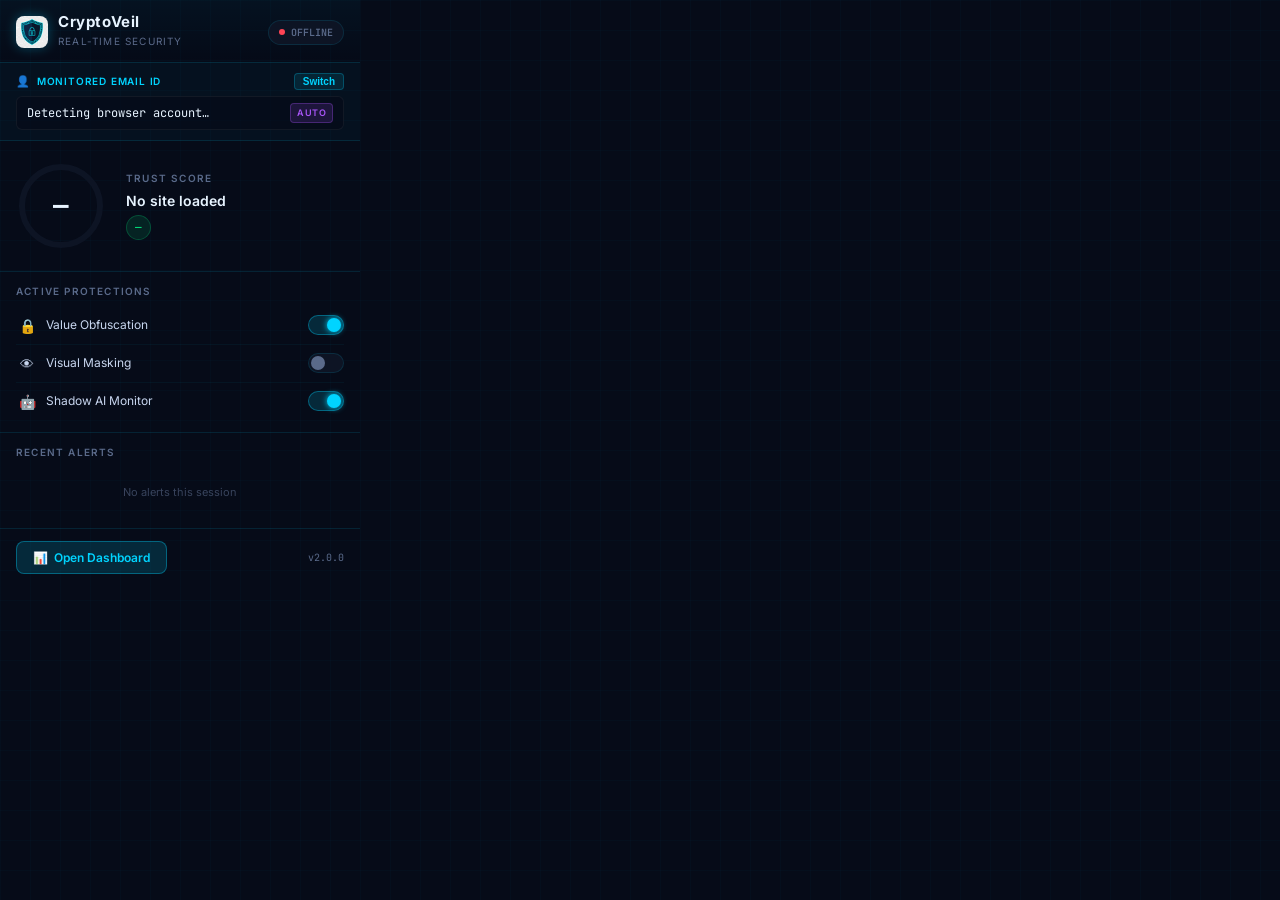
==== extension/popup.html @ 3b525490 "Initial commit: CryptoVeil v2" ====
<!DOCTYPE html>
<html lang="en">
<head>
  <meta charset="UTF-8"/>
  <meta name="viewport" content="width=360, initial-scale=1.0"/>
  <title>CryptoVeil</title>
  <link rel="stylesheet" href="popup.css"/>
</head>
<body>
  <div id="popup">

    <!-- Header -->
    <header id="popup-header">
      <div class="header-brand">
        <img src="icons/icon48.png" alt="CryptoVeil" class="header-icon"/>
        <div>
          <h1>CryptoVeil</h1>
          <span class="subtitle">Real-Time Security</span>
        </div>
      </div>
      <div class="conn-indicator" id="conn-status">
        <div class="conn-dot"></div>
        <span id="conn-text">OFFLINE</span>
      </div>
    </header>

    <!-- Monitored Account & Email Section -->
    <section class="account-section" id="account-section">
      <div class="account-header">
        <div class="account-title">
          <span class="account-icon">👤</span>
          <span>MONITORED EMAIL ID</span>
        </div>
        <button class="btn-change-account" id="btn-toggle-account-edit" title="Switch or select active browser email">Switch</button>
      </div>
      <div class="account-current" id="account-current-display">
        <div class="account-email" id="acc-display-email">Detecting browser account…</div>
        <div class="account-browser-badge" id="acc-display-browser">Auto</div>
      </div>
      
      <!-- Account Picker Drawer (Collapsible) -->
      <div class="account-picker" id="account-picker" style="display:none;">
        <label class="picker-label" for="profile-select">Select Detected Browser Profile / Email:</label>
        <select id="profile-select" class="popup-select">
          <option value="">Scanning detected email IDs…</option>
        </select>
        <div class="custom-email-row" id="custom-email-row" style="display:none;margin-top:6px;">
          <input type="email" id="custom-email-input" class="popup-input" placeholder="Or enter specific email address"/>
        </div>
        <div class="picker-actions">
          <button class="btn-save-account" id="btn-save-account">Save Account</button>
          <button class="btn-cancel-account" id="btn-cancel-account">Cancel</button>
        </div>
      </div>
    </section>

    <!-- Trust Score Section -->
    <section class="score-section" id="score-section">
      <div class="score-ring-container">
        <svg viewBox="0 0 120 120" class="score-ring">
          <circle class="ring-bg" cx="60" cy="60" r="52" />
          <circle class="ring-fg" id="score-ring-fg" cx="60" cy="60" r="52" />
        </svg>
        <div class="score-value" id="score-value">—</div>
      </div>
      <div class="score-meta">
        <div class="score-label">TRUST SCORE</div>
        <div class="score-hostname" id="score-hostname">No site loaded</div>
        <div class="score-verdict" id="score-verdict">—</div>
      </div>
    </section>

    <!-- Reasons -->
    <section class="reasons-section" id="reasons-section" style="display:none;">
      <div class="section-label">RISK FACTORS</div>
      <ul id="reasons-list"></ul>
    </section>

    <!-- Protection Toggles -->
    <section class="toggles-section">
      <div class="section-label">ACTIVE PROTECTIONS</div>
      <div class="toggle-row">
        <div class="toggle-info">
          <span class="toggle-icon">🔒</span>
          <span>Value Obfuscation</span>
        </div>
        <label class="toggle-switch">
          <input type="checkbox" id="toggle-obfuscation" checked/>
          <span class="toggle-slider"></span>
        </label>
      </div>
      <div class="toggle-row">
        <div class="toggle-info">
          <span class="toggle-icon">👁</span>
          <span>Visual Masking</span>
        </div>
        <label class="toggle-switch">
          <input type="checkbox" id="toggle-masking"/>
          <span class="toggle-slider"></span>
        </label>
      </div>
      <div class="toggle-row">
        <div class="toggle-info">
          <span class="toggle-icon">🤖</span>
          <span>Shadow AI Monitor</span>
        </div>
        <label class="toggle-switch">
          <input type="checkbox" id="toggle-shadowai" checked/>
          <span class="toggle-slider"></span>
        </label>
      </div>
    </section>

    <!-- Recent Alerts -->
    <section class="alerts-section">
      <div class="section-label">RECENT ALERTS</div>
      <div id="alerts-list">
        <div class="empty-alerts">No alerts this session</div>
      </div>
    </section>

    <!-- Footer -->
    <footer>
      <button class="btn-dashboard" id="btn-dashboard">
        <span>📊</span> Open Dashboard
      </button>
      <div class="footer-version">v2.0.0</div>
    </footer>

  </div>
  <script src="popup.js"></script>
</body>
</html>
---- extension/popup.css ----
/* CryptoVeil Popup — Premium Cyber Theme
   Dark glassmorphism, cyan accents, micro-animations */

@import url('https://fonts.googleapis.com/css2?family=Inter:wght@300;400;500;600;700&family=JetBrains+Mono:wght@400;600&display=swap');

:root {
  --bg-deep:      #060b18;
  --bg-surface:   #0d1424;
  --bg-card:      rgba(13, 20, 36, 0.92);
  --border:       rgba(0, 212, 255, 0.12);
  --border-glow:  rgba(0, 212, 255, 0.35);
  --cyan:         #00d4ff;
  --cyan-dim:     rgba(0, 212, 255, 0.15);
  --green:        #00ff88;
  --amber:        #ffaa00;
  --red:          #ff4455;
  --purple:       #a855f7;
  --text:         #c8d6ef;
  --text-dim:     #5a6a8a;
  --text-bright:  #e8f4ff;
  --mono:         'JetBrains Mono', monospace;
  --sans:         'Inter', sans-serif;
}

*, *::before, *::after { box-sizing: border-box; margin: 0; padding: 0; }

body {
  width: 360px;
  min-height: 480px;
  background: var(--bg-deep);
  color: var(--text);
  font-family: var(--sans);
  font-size: 13px;
  line-height: 1.5;
  overflow-x: hidden;
}

/* Subtle background grid */
body::before {
  content: '';
  position: fixed;
  inset: 0;
  background-image:
    linear-gradient(rgba(0,212,255,.025) 1px, transparent 1px),
    linear-gradient(90deg, rgba(0,212,255,.025) 1px, transparent 1px);
  background-size: 30px 30px;
  pointer-events: none;
  z-index: 0;
}

#popup {
  position: relative;
  z-index: 1;
  display: flex;
  flex-direction: column;
  padding: 0;
}

/* Scrollbar */
::-webkit-scrollbar { width: 3px; }
::-webkit-scrollbar-track { background: transparent; }
::-webkit-scrollbar-thumb { background: var(--border-glow); border-radius: 2px; }

/* ── Header ───────────────────────────────────────────────────────── */
header {
  display: flex;
  align-items: center;
  justify-content: space-between;
  padding: 14px 16px 12px;
  background: linear-gradient(180deg, rgba(0,212,255,0.04) 0%, transparent 100%);
  border-bottom: 1px solid var(--border);
}

.header-brand {
  display: flex;
  align-items: center;
  gap: 10px;
}

.header-icon {
  width: 32px;
  height: 32px;
  border-radius: 8px;
  filter: drop-shadow(0 0 6px rgba(0,212,255,0.3));
}

.header-brand h1 {
  font-size: 15px;
  font-weight: 700;
  color: var(--text-bright);
  letter-spacing: 0.04em;
  line-height: 1.1;
}

.subtitle {
  font-size: 10px;
  color: var(--text-dim);
  text-transform: uppercase;
  letter-spacing: 0.12em;
}

.conn-indicator {
  display: flex;
  align-items: center;
  gap: 6px;
  padding: 4px 10px;
  border-radius: 100px;
  background: var(--bg-surface);
  border: 1px solid var(--border);
  font-size: 10px;
  font-family: var(--mono);
  font-weight: 600;
  color: var(--text-dim);
  transition: all 0.3s;
}

.conn-indicator.online {
  border-color: rgba(0,255,136,0.3);
  color: var(--green);
}

.conn-dot {
  width: 6px;
  height: 6px;
  border-radius: 50%;
  background: var(--red);
  transition: all 0.3s;
}

.conn-indicator.online .conn-dot {
  background: var(--green);
  box-shadow: 0 0 6px var(--green);
  animation: pulse-dot 2s infinite;
}

@keyframes pulse-dot {
  0%, 100% { opacity: 1; }
  50%      { opacity: 0.4; }
}

/* ── Monitored Account & Profile Section ───────────────────────────── */
.account-section {
  padding: 10px 16px;
  background: rgba(0, 212, 255, 0.03);
  border-bottom: 1px solid var(--border);
}

.account-header {
  display: flex;
  align-items: center;
  justify-content: space-between;
  margin-bottom: 6px;
}

.account-title {
  display: flex;
  align-items: center;
  gap: 6px;
  font-size: 10px;
  font-weight: 600;
  color: var(--cyan);
  letter-spacing: 0.08em;
}

.account-icon {
  font-size: 11px;
}

.btn-change-account {
  background: rgba(0, 212, 255, 0.1);
  border: 1px solid rgba(0, 212, 255, 0.25);
  color: var(--cyan);
  font-size: 10px;
  font-weight: 600;
  padding: 2px 8px;
  border-radius: 4px;
  cursor: pointer;
  transition: all 0.2s;
}

.btn-change-account:hover {
  background: rgba(0, 212, 255, 0.2);
  border-color: var(--cyan);
  box-shadow: 0 0 8px rgba(0, 212, 255, 0.3);
}

.account-current {
  display: flex;
  align-items: center;
  justify-content: space-between;
  gap: 8px;
  background: rgba(6, 11, 24, 0.6);
  padding: 6px 10px;
  border-radius: 6px;
  border: 1px solid rgba(255, 255, 255, 0.05);
}

.account-email {
  font-size: 12px;
  font-family: var(--mono);
  color: var(--text-bright);
  overflow: hidden;
  text-overflow: ellipsis;
  white-space: nowrap;
}

.account-browser-badge {
  font-size: 9px;
  font-weight: 600;
  padding: 2px 6px;
  border-radius: 4px;
  background: rgba(168, 85, 247, 0.15);
  border: 1px solid rgba(168, 85, 247, 0.3);
  color: var(--purple);
  flex-shrink: 0;
  text-transform: uppercase;
  letter-spacing: 0.05em;
}

.account-picker {
  margin-top: 8px;
  padding-top: 8px;
  border-top: 1px dashed rgba(0, 212, 255, 0.15);
  animation: fadeIn 0.2s ease-in-out;
}

@keyframes fadeIn {
  from { opacity: 0; transform: translateY(-4px); }
  to   { opacity: 1; transform: translateY(0); }
}

.picker-label {
  display: block;
  font-size: 10px;
  color: var(--text-dim);
  margin-bottom: 4px;
}

.popup-select, .popup-input {
  width: 100%;
  background: #0d1424;
  border: 1px solid var(--border);
  color: var(--text-bright);
  font-size: 11px;
  font-family: var(--sans);
  padding: 6px 8px;
  border-radius: 4px;
  outline: none;
  transition: border-color 0.2s;
}

.popup-select:focus, .popup-input:focus {
  border-color: var(--cyan);
  box-shadow: 0 0 6px rgba(0, 212, 255, 0.25);
}

.picker-actions {
  display: flex;
  gap: 6px;
  margin-top: 8px;
}

.btn-save-account {
  flex: 1;
  background: linear-gradient(135deg, rgba(0, 212, 255, 0.2), rgba(0, 255, 136, 0.2));
  border: 1px solid rgba(0, 212, 255, 0.4);
  color: var(--text-bright);
  font-size: 11px;
  font-weight: 600;
  padding: 5px 10px;
  border-radius: 4px;
  cursor: pointer;
  transition: all 0.2s;
}

.btn-save-account:hover {
  background: linear-gradient(135deg, rgba(0, 212, 255, 0.35), rgba(0, 255, 136, 0.35));
  border-color: var(--green);
  box-shadow: 0 0 10px rgba(0, 255, 136, 0.3);
}

.btn-cancel-account {
  background: transparent;
  border: 1px solid rgba(255, 255, 255, 0.1);
  color: var(--text-dim);
  font-size: 11px;
  padding: 5px 8px;
  border-radius: 4px;
  cursor: pointer;
}

.btn-cancel-account:hover {
  color: var(--text);
  border-color: rgba(255, 255, 255, 0.25);
}

/* ── Trust Score Section ──────────────────────────────────────────── */
.score-section {
  display: flex;
  align-items: center;
  gap: 20px;
  padding: 20px 16px;
  border-bottom: 1px solid var(--border);
}

.score-ring-container {
  position: relative;
  width: 90px;
  height: 90px;
  flex-shrink: 0;
}

.score-ring {
  width: 90px;
  height: 90px;
  transform: rotate(-90deg);
}

.ring-bg {
  fill: none;
  stroke: var(--bg-surface);
  stroke-width: 8;
}

.ring-fg {
  fill: none;
  stroke: var(--green);
  stroke-width: 8;
  stroke-linecap: round;
  stroke-dasharray: 326.7;
  stroke-dashoffset: 326.7;
  transition: stroke-dashoffset 0.8s cubic-bezier(0.4, 0, 0.2, 1),
              stroke 0.4s ease;
  filter: drop-shadow(0 0 4px currentColor);
}

.score-value {
  position: absolute;
  top: 50%;
  left: 50%;
  transform: translate(-50%, -50%);
  font-size: 26px;
  font-weight: 700;
  font-family: var(--mono);
  color: var(--text-bright);
  line-height: 1;
}

.score-meta {
  flex: 1;
  min-width: 0;
}

.score-label {
  font-size: 10px;
  font-weight: 600;
  color: var(--text-dim);
  letter-spacing: 0.12em;
  text-transform: uppercase;
  margin-bottom: 4px;
}

.score-hostname {
  font-size: 14px;
  font-weight: 600;
  color: var(--text-bright);
  white-space: nowrap;
  overflow: hidden;
  text-overflow: ellipsis;
  margin-bottom: 4px;
}

.score-verdict {
  font-size: 11px;
  font-family: var(--mono);
  padding: 3px 8px;
  border-radius: 100px;
  display: inline-block;
  background: rgba(0,255,136,0.1);
  color: var(--green);
  border: 1px solid rgba(0,255,136,0.2);
  transition: all 0.3s;
}

.score-verdict.warning {
  background: rgba(255,170,0,0.1);
  color: var(--amber);
  border-color: rgba(255,170,0,0.2);
}

.score-verdict.danger {
  background: rgba(255,68,85,0.1);
  color: var(--red);
  border-color: rgba(255,68,85,0.3);
  animation: danger-pulse 1.5s ease infinite;
}

@keyframes danger-pulse {
  0%, 100% { box-shadow: 0 0 0 transparent; }
  50%      { box-shadow: 0 0 8px rgba(255,68,85,0.2); }
}

/* ── Reasons Section ──────────────────────────────────────────────── */
.reasons-section {
  padding: 10px 16px 12px;
  border-bottom: 1px solid var(--border);
}

.section-label {
  font-size: 10px;
  font-weight: 600;
  color: var(--text-dim);
  letter-spacing: 0.12em;
  text-transform: uppercase;
  margin-bottom: 8px;
}

.reasons-section ul {
  list-style: none;
  display: flex;
  flex-direction: column;
  gap: 4px;
}

.reasons-section li {
  font-size: 11px;
  font-family: var(--mono);
  padding: 6px 10px;
  border-radius: 6px;
  background: rgba(255,68,85,0.06);
  border-left: 3px solid var(--red);
  color: var(--text);
  animation: slide-in 0.2s ease;
}

@keyframes slide-in {
  from { opacity: 0; transform: translateX(-8px); }
  to   { opacity: 1; transform: translateX(0); }
}

/* ── Toggle Section ───────────────────────────────────────────────── */
.toggles-section {
  padding: 12px 16px;
  border-bottom: 1px solid var(--border);
}

.toggle-row {
  display: flex;
  align-items: center;
  justify-content: space-between;
  padding: 8px 0;
  border-bottom: 1px solid rgba(0,212,255,0.05);
}

.toggle-row:last-child {
  border-bottom: none;
}

.toggle-info {
  display: flex;
  align-items: center;
  gap: 8px;
  font-size: 12px;
  color: var(--text);
}

.toggle-icon {
  font-size: 14px;
  width: 22px;
  text-align: center;
}

.toggle-switch {
  position: relative;
  width: 36px;
  height: 20px;
  cursor: pointer;
}

.toggle-switch input {
  opacity: 0;
  width: 0;
  height: 0;
}

.toggle-slider {
  position: absolute;
  inset: 0;
  background: var(--bg-surface);
  border: 1px solid var(--border);
  border-radius: 100px;
  transition: all 0.3s;
}

.toggle-slider::before {
  content: '';
  position: absolute;
  width: 14px;
  height: 14px;
  left: 2px;
  top: 2px;
  border-radius: 50%;
  background: var(--text-dim);
  transition: all 0.3s;
}

.toggle-switch input:checked + .toggle-slider {
  background: var(--cyan-dim);
  border-color: var(--border-glow);
}

.toggle-switch input:checked + .toggle-slider::before {
  background: var(--cyan);
  transform: translateX(16px);
  box-shadow: 0 0 6px var(--cyan);
}

/* ── Alerts Section ───────────────────────────────────────────────── */
.alerts-section {
  padding: 12px 16px;
  border-bottom: 1px solid var(--border);
}

#alerts-list {
  max-height: 120px;
  overflow-y: auto;
  display: flex;
  flex-direction: column;
  gap: 4px;
}

.alert-item {
  display: flex;
  align-items: flex-start;
  gap: 8px;
  padding: 8px 10px;
  border-radius: 8px;
  background: rgba(255,68,85,0.05);
  border: 1px solid rgba(255,68,85,0.1);
  animation: slide-in 0.2s ease;
}

.alert-item.warning {
  background: rgba(255,170,0,0.05);
  border-color: rgba(255,170,0,0.1);
}

.alert-item.ai {
  background: rgba(168,85,247,0.05);
  border-color: rgba(168,85,247,0.1);
}

.alert-sev {
  font-size: 9px;
  font-weight: 700;
  font-family: var(--mono);
  padding: 2px 6px;
  border-radius: 4px;
  flex-shrink: 0;
  margin-top: 1px;
}

.alert-sev.high {
  background: rgba(255,68,85,0.15);
  color: var(--red);
}

.alert-sev.medium {
  background: rgba(255,170,0,0.15);
  color: var(--amber);
}

.alert-sev.low {
  background: rgba(0,212,255,0.15);
  color: var(--cyan);
}

.alert-body {
  flex: 1;
  min-width: 0;
}

.alert-text {
  font-size: 11px;
  color: var(--text);
  line-height: 1.3;
}

.alert-time {
  font-size: 9px;
  color: var(--text-dim);
  font-family: var(--mono);
  margin-top: 2px;
}

.empty-alerts {
  text-align: center;
  padding: 16px 0;
  color: var(--text-dim);
  font-size: 11px;
  opacity: 0.6;
}

/* ── Footer ───────────────────────────────────────────────────────── */
footer {
  display: flex;
  align-items: center;
  justify-content: space-between;
  padding: 12px 16px;
}

.btn-dashboard {
  display: flex;
  align-items: center;
  gap: 6px;
  padding: 8px 16px;
  background: var(--cyan-dim);
  border: 1px solid var(--border-glow);
  border-radius: 8px;
  color: var(--cyan);
  font-size: 12px;
  font-weight: 600;
  font-family: var(--sans);
  cursor: pointer;
  transition: all 0.2s;
}

.btn-dashboard:hover {
  background: rgba(0,212,255,0.25);
  box-shadow: 0 0 15px rgba(0,212,255,0.15);
  transform: translateY(-1px);
}

.btn-dashboard:active {
  transform: translateY(0);
}

.footer-version {
  font-size: 10px;
  font-family: var(--mono);
  color: var(--text-dim);
}
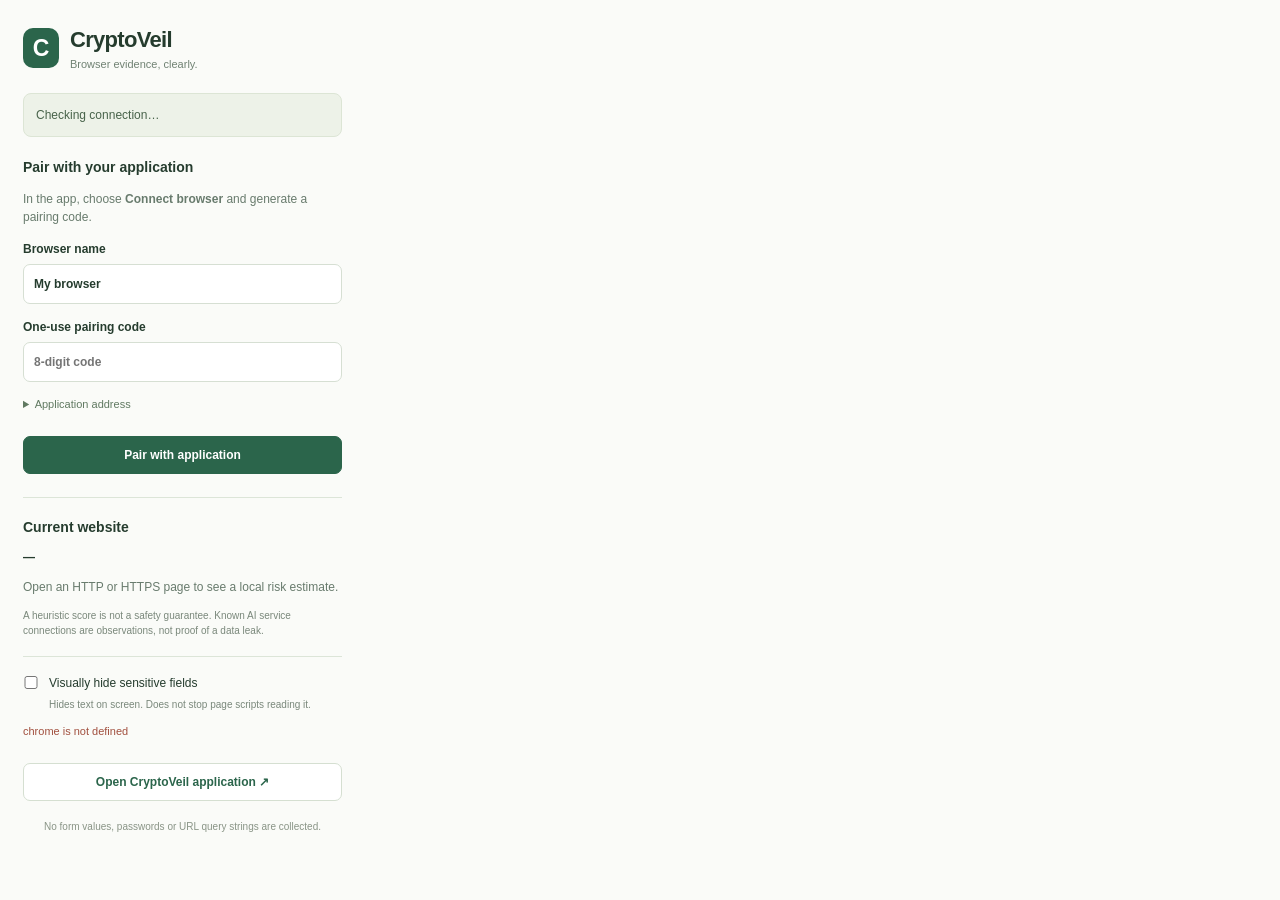
==== commit 81296f51: "Harden browser evidence integrity, simplify dashboard and add verified daily reports" ====
--- a/extension/popup.html
+++ b/extension/popup.html
@@ -1,133 +1,93 @@
-<!DOCTYPE html>
+<!doctype html>
 <html lang="en">
-<head>
-  <meta charset="UTF-8"/>
-  <meta name="viewport" content="width=360, initial-scale=1.0"/>
-  <title>CryptoVeil</title>
-  <link rel="stylesheet" href="popup.css"/>
-</head>
-<body>
-  <div id="popup">
-
-    <!-- Header -->
-    <header id="popup-header">
-      <div class="header-brand">
-        <img src="icons/icon48.png" alt="CryptoVeil" class="header-icon"/>
+  <head>
+    <meta charset="utf-8" />
+    <meta name="viewport" content="width=device-width,initial-scale=1" />
+    <title>CryptoVeil</title>
+    <link rel="stylesheet" href="popup.css" />
+    <script src="popup.js" defer></script>
+  </head>
+  <body>
+    <header>
+      <div class="mark" aria-hidden="true">C</div>
+      <div>
+        <h1>CryptoVeil</h1>
+        <p>Browser evidence, clearly.</p>
+      </div>
+    </header>
+    <div id="connection" class="status" role="status">Checking connection…</div>
+    <form id="pair-form">
+      <h2>Pair with your application</h2>
+      <p>
+        In the app, choose <b>Connect browser</b> and generate a pairing code.
+      </p>
+      <label
+        >Browser name<input
+          id="browser-name"
+          value="My browser"
+          maxlength="60"
+          required
+          autocomplete="off" /></label
+      ><label
+        >One-use pairing code<input
+          id="pair-code"
+          placeholder="8-digit code"
+          inputmode="numeric"
+          pattern="[0-9]{8}"
+          maxlength="8"
+          required
+          autocomplete="off"
+      /></label>
+      <details>
+        <summary>Application address</summary>
+        <label
+          >Local app URL<input
+            id="app-url"
+            type="url"
+            value="http://127.0.0.1:8765"
+            required
+        /></label>
+      </details>
+      <button type="submit" id="pair-button">Pair with application</button>
+    </form>
+    <section id="paired-panel" hidden>
+      <h2 id="browser-label">Your browser</h2>
+      <div class="stats">
         <div>
-          <h1>CryptoVeil</h1>
-          <span class="subtitle">Real-Time Security</span>
+          <strong id="queued">0</strong><span>Waiting to be saved</span>
+        </div>
+        <div>
+          <strong id="saved">—</strong><span>Latest evidence record</span>
         </div>
       </div>
-      <div class="conn-indicator" id="conn-status">
-        <div class="conn-dot"></div>
-        <span id="conn-text">OFFLINE</span>
-      </div>
-    </header>
-
-    <!-- Monitored Account & Email Section -->
-    <section class="account-section" id="account-section">
-      <div class="account-header">
-        <div class="account-title">
-          <span class="account-icon">👤</span>
-          <span>MONITORED EMAIL ID</span>
-        </div>
-        <button class="btn-change-account" id="btn-toggle-account-edit" title="Switch or select active browser email">Switch</button>
-      </div>
-      <div class="account-current" id="account-current-display">
-        <div class="account-email" id="acc-display-email">Detecting browser account…</div>
-        <div class="account-browser-badge" id="acc-display-browser">Auto</div>
-      </div>
-      
-      <!-- Account Picker Drawer (Collapsible) -->
-      <div class="account-picker" id="account-picker" style="display:none;">
-        <label class="picker-label" for="profile-select">Select Detected Browser Profile / Email:</label>
-        <select id="profile-select" class="popup-select">
-          <option value="">Scanning detected email IDs…</option>
-        </select>
-        <div class="custom-email-row" id="custom-email-row" style="display:none;margin-top:6px;">
-          <input type="email" id="custom-email-input" class="popup-input" placeholder="Or enter specific email address"/>
-        </div>
-        <div class="picker-actions">
-          <button class="btn-save-account" id="btn-save-account">Save Account</button>
-          <button class="btn-cancel-account" id="btn-cancel-account">Cancel</button>
-        </div>
-      </div>
+      <p id="delivery-note" class="note"></p>
+      <button id="retry-button" class="secondary">Retry delivery</button>
     </section>
-
-    <!-- Trust Score Section -->
-    <section class="score-section" id="score-section">
-      <div class="score-ring-container">
-        <svg viewBox="0 0 120 120" class="score-ring">
-          <circle class="ring-bg" cx="60" cy="60" r="52" />
-          <circle class="ring-fg" id="score-ring-fg" cx="60" cy="60" r="52" />
-        </svg>
-        <div class="score-value" id="score-value">—</div>
-      </div>
-      <div class="score-meta">
-        <div class="score-label">TRUST SCORE</div>
-        <div class="score-hostname" id="score-hostname">No site loaded</div>
-        <div class="score-verdict" id="score-verdict">—</div>
-      </div>
+    <section class="site">
+      <h2>Current website</h2>
+      <strong id="site-name">—</strong>
+      <p id="site-score">
+        Open an HTTP or HTTPS page to see a local risk estimate.
+      </p>
+      <ul id="site-reasons"></ul>
+      <p class="note">
+        A heuristic score is not a safety guarantee. Known AI service
+        connections are observations, not proof of a data leak.
+      </p>
     </section>
-
-    <!-- Reasons -->
-    <section class="reasons-section" id="reasons-section" style="display:none;">
-      <div class="section-label">RISK FACTORS</div>
-      <ul id="reasons-list"></ul>
-    </section>
-
-    <!-- Protection Toggles -->
-    <section class="toggles-section">
-      <div class="section-label">ACTIVE PROTECTIONS</div>
-      <div class="toggle-row">
-        <div class="toggle-info">
-          <span class="toggle-icon">🔒</span>
-          <span>Value Obfuscation</span>
-        </div>
-        <label class="toggle-switch">
-          <input type="checkbox" id="toggle-obfuscation" checked/>
-          <span class="toggle-slider"></span>
-        </label>
-      </div>
-      <div class="toggle-row">
-        <div class="toggle-info">
-          <span class="toggle-icon">👁</span>
-          <span>Visual Masking</span>
-        </div>
-        <label class="toggle-switch">
-          <input type="checkbox" id="toggle-masking"/>
-          <span class="toggle-slider"></span>
-        </label>
-      </div>
-      <div class="toggle-row">
-        <div class="toggle-info">
-          <span class="toggle-icon">🤖</span>
-          <span>Shadow AI Monitor</span>
-        </div>
-        <label class="toggle-switch">
-          <input type="checkbox" id="toggle-shadowai" checked/>
-          <span class="toggle-slider"></span>
-        </label>
-      </div>
-    </section>
-
-    <!-- Recent Alerts -->
-    <section class="alerts-section">
-      <div class="section-label">RECENT ALERTS</div>
-      <div id="alerts-list">
-        <div class="empty-alerts">No alerts this session</div>
-      </div>
-    </section>
-
-    <!-- Footer -->
+    <label class="toggle"
+      ><input id="mask-toggle" type="checkbox" /><span
+        >Visually hide sensitive fields<small
+          >Hides text on screen. Does not stop page scripts reading it.</small
+        ></span
+      ></label
+    >
+    <p id="message" role="alert"></p>
+    <button id="open-app" class="secondary full">
+      Open CryptoVeil application ↗
+    </button>
     <footer>
-      <button class="btn-dashboard" id="btn-dashboard">
-        <span>📊</span> Open Dashboard
-      </button>
-      <div class="footer-version">v2.0.0</div>
+      No form values, passwords or URL query strings are collected.
     </footer>
-
-  </div>
-  <script src="popup.js"></script>
-</body>
+  </body>
 </html>
--- a/extension/popup.css
+++ b/extension/popup.css
@@ -1,642 +1,192 @@
-/* CryptoVeil Popup — Premium Cyber Theme
-   Dark glassmorphism, cyan accents, micro-animations */
-
-@import url('https://fonts.googleapis.com/css2?family=Inter:wght@300;400;500;600;700&family=JetBrains+Mono:wght@400;600&display=swap');
-
-:root {
-  --bg-deep:      #060b18;
-  --bg-surface:   #0d1424;
-  --bg-card:      rgba(13, 20, 36, 0.92);
-  --border:       rgba(0, 212, 255, 0.12);
-  --border-glow:  rgba(0, 212, 255, 0.35);
-  --cyan:         #00d4ff;
-  --cyan-dim:     rgba(0, 212, 255, 0.15);
-  --green:        #00ff88;
-  --amber:        #ffaa00;
-  --red:          #ff4455;
-  --purple:       #a855f7;
-  --text:         #c8d6ef;
-  --text-dim:     #5a6a8a;
-  --text-bright:  #e8f4ff;
-  --mono:         'JetBrains Mono', monospace;
-  --sans:         'Inter', sans-serif;
+* {
+  box-sizing: border-box;
 }
-
-*, *::before, *::after { box-sizing: border-box; margin: 0; padding: 0; }
-
 body {
-  width: 360px;
-  min-height: 480px;
-  background: var(--bg-deep);
-  color: var(--text);
-  font-family: var(--sans);
-  font-size: 13px;
-  line-height: 1.5;
-  overflow-x: hidden;
+  width: 365px;
+  margin: 0;
+  padding: 23px;
+  background: #fafbf8;
+  color: #253c2e;
+  font:
+    13px/1.5 "Segoe UI",
+    Arial,
+    sans-serif;
 }
-
-/* Subtle background grid */
-body::before {
-  content: '';
-  position: fixed;
-  inset: 0;
-  background-image:
-    linear-gradient(rgba(0,212,255,.025) 1px, transparent 1px),
-    linear-gradient(90deg, rgba(0,212,255,.025) 1px, transparent 1px);
-  background-size: 30px 30px;
-  pointer-events: none;
-  z-index: 0;
-}
-
-#popup {
-  position: relative;
-  z-index: 1;
-  display: flex;
-  flex-direction: column;
-  padding: 0;
-}
-
-/* Scrollbar */
-::-webkit-scrollbar { width: 3px; }
-::-webkit-scrollbar-track { background: transparent; }
-::-webkit-scrollbar-thumb { background: var(--border-glow); border-radius: 2px; }
-
-/* ── Header ───────────────────────────────────────────────────────── */
 header {
   display: flex;
+  gap: 11px;
   align-items: center;
-  justify-content: space-between;
-  padding: 14px 16px 12px;
-  background: linear-gradient(180deg, rgba(0,212,255,0.04) 0%, transparent 100%);
-  border-bottom: 1px solid var(--border);
+  margin-bottom: 20px;
 }
-
-.header-brand {
+.mark {
+  width: 36px;
+  height: 40px;
+  border-radius: 10px;
+  background: #2b654b;
+  color: #fff;
+  display: grid;
+  place-items: center;
+  font-size: 23px;
+  font-weight: 650;
+}
+h1 {
+  font-size: 22px;
+  letter-spacing: -0.7px;
+  margin: 0;
+}
+header p {
+  font-size: 11px;
+  color: #708273;
+  margin: 0;
+}
+h2 {
+  font-size: 14px;
+  margin: 0 0 10px;
+}
+p {
+  color: #687b6d;
+  font-size: 12px;
+}
+label {
+  display: block;
+  font-size: 12px;
+  font-weight: 600;
+  margin: 14px 0;
+}
+input {
+  width: 100%;
+  margin-top: 6px;
+  padding: 10px;
+  border: 1px solid #d6dfd3;
+  border-radius: 7px;
+  background: white;
+  color: #253c2e;
+  font: inherit;
+}
+button {
+  background: #2b654b;
+  border: 1px solid #2b654b;
+  color: white;
+  border-radius: 7px;
+  padding: 10px 12px;
+  font:
+    600 12px "Segoe UI",
+    sans-serif;
+  cursor: pointer;
+  min-height: 38px;
+}
+button:disabled {
+  opacity: 0.6;
+  cursor: wait;
+}
+button:focus-visible,
+input:focus-visible,
+summary:focus-visible {
+  outline: 3px solid #91ba9c;
+  outline-offset: 2px;
+}
+.secondary {
+  color: #2b654b;
+  background: white;
+  border-color: #d5dfd1;
+}
+.full,
+form button {
+  width: 100%;
+  margin-top: 12px;
+}
+.status {
+  padding: 12px;
+  border: 1px solid #dce5d5;
+  background: #edf2e8;
+  color: #48634a;
+  border-radius: 8px;
+  margin-bottom: 20px;
+  font-size: 12px;
+}
+.status.error {
+  background: #fff0e7;
+  border-color: #efd7c0;
+  color: #895431;
+}
+.stats {
   display: flex;
-  align-items: center;
-  gap: 10px;
+  gap: 20px;
+  padding: 12px 0;
 }
-
-.header-icon {
-  width: 32px;
-  height: 32px;
-  border-radius: 8px;
-  filter: drop-shadow(0 0 6px rgba(0,212,255,0.3));
+.stats > div {
+  flex: 1;
 }
-
-.header-brand h1 {
-  font-size: 15px;
-  font-weight: 700;
-  color: var(--text-bright);
-  letter-spacing: 0.04em;
-  line-height: 1.1;
+.stats strong {
+  font-size: 26px;
+  font-weight: 550;
+  display: block;
 }
-
-.subtitle {
+.stats span {
   font-size: 10px;
-  color: var(--text-dim);
-  text-transform: uppercase;
-  letter-spacing: 0.12em;
+  color: #728471;
 }
-
-.conn-indicator {
-  display: flex;
-  align-items: center;
-  gap: 6px;
-  padding: 4px 10px;
-  border-radius: 100px;
-  background: var(--bg-surface);
-  border: 1px solid var(--border);
+.note,
+small {
   font-size: 10px;
-  font-family: var(--mono);
-  font-weight: 600;
-  color: var(--text-dim);
-  transition: all 0.3s;
+  color: #7a887b;
 }
-
-.conn-indicator.online {
-  border-color: rgba(0,255,136,0.3);
-  color: var(--green);
+.site {
+  margin-top: 23px;
+  padding-top: 19px;
+  border-top: 1px solid #dce5d8;
 }
-
-.conn-dot {
-  width: 6px;
-  height: 6px;
-  border-radius: 50%;
-  background: var(--red);
-  transition: all 0.3s;
+.site strong {
+  display: block;
+  overflow-wrap: anywhere;
+  font-size: 12px;
 }
-
-.conn-indicator.online .conn-dot {
-  background: var(--green);
-  box-shadow: 0 0 6px var(--green);
-  animation: pulse-dot 2s infinite;
+ul {
+  padding-left: 18px;
+  font-size: 11px;
+  color: #766a44;
 }
-
-@keyframes pulse-dot {
-  0%, 100% { opacity: 1; }
-  50%      { opacity: 0.4; }
+li {
+  margin: 4px 0;
 }
-
-/* ── Monitored Account & Profile Section ───────────────────────────── */
-.account-section {
-  padding: 10px 16px;
-  background: rgba(0, 212, 255, 0.03);
-  border-bottom: 1px solid var(--border);
-}
-
-.account-header {
-  display: flex;
-  align-items: center;
-  justify-content: space-between;
-  margin-bottom: 6px;
-}
-
-.account-title {
-  display: flex;
-  align-items: center;
-  gap: 6px;
-  font-size: 10px;
-  font-weight: 600;
-  color: var(--cyan);
-  letter-spacing: 0.08em;
-}
-
-.account-icon {
-  font-size: 11px;
-}
-
-.btn-change-account {
-  background: rgba(0, 212, 255, 0.1);
-  border: 1px solid rgba(0, 212, 255, 0.25);
-  color: var(--cyan);
-  font-size: 10px;
-  font-weight: 600;
-  padding: 2px 8px;
-  border-radius: 4px;
-  cursor: pointer;
-  transition: all 0.2s;
-}
-
-.btn-change-account:hover {
-  background: rgba(0, 212, 255, 0.2);
-  border-color: var(--cyan);
-  box-shadow: 0 0 8px rgba(0, 212, 255, 0.3);
-}
-
-.account-current {
-  display: flex;
-  align-items: center;
-  justify-content: space-between;
-  gap: 8px;
-  background: rgba(6, 11, 24, 0.6);
-  padding: 6px 10px;
-  border-radius: 6px;
-  border: 1px solid rgba(255, 255, 255, 0.05);
-}
-
-.account-email {
-  font-size: 12px;
-  font-family: var(--mono);
-  color: var(--text-bright);
-  overflow: hidden;
-  text-overflow: ellipsis;
-  white-space: nowrap;
-}
-
-.account-browser-badge {
-  font-size: 9px;
-  font-weight: 600;
-  padding: 2px 6px;
-  border-radius: 4px;
-  background: rgba(168, 85, 247, 0.15);
-  border: 1px solid rgba(168, 85, 247, 0.3);
-  color: var(--purple);
-  flex-shrink: 0;
-  text-transform: uppercase;
-  letter-spacing: 0.05em;
-}
-
-.account-picker {
-  margin-top: 8px;
-  padding-top: 8px;
-  border-top: 1px dashed rgba(0, 212, 255, 0.15);
-  animation: fadeIn 0.2s ease-in-out;
-}
-
-@keyframes fadeIn {
-  from { opacity: 0; transform: translateY(-4px); }
-  to   { opacity: 1; transform: translateY(0); }
-}
-
-.picker-label {
-  display: block;
-  font-size: 10px;
-  color: var(--text-dim);
-  margin-bottom: 4px;
-}
-
-.popup-select, .popup-input {
-  width: 100%;
-  background: #0d1424;
-  border: 1px solid var(--border);
-  color: var(--text-bright);
-  font-size: 11px;
-  font-family: var(--sans);
-  padding: 6px 8px;
-  border-radius: 4px;
-  outline: none;
-  transition: border-color 0.2s;
-}
-
-.popup-select:focus, .popup-input:focus {
-  border-color: var(--cyan);
-  box-shadow: 0 0 6px rgba(0, 212, 255, 0.25);
-}
-
-.picker-actions {
-  display: flex;
-  gap: 6px;
-  margin-top: 8px;
-}
-
-.btn-save-account {
-  flex: 1;
-  background: linear-gradient(135deg, rgba(0, 212, 255, 0.2), rgba(0, 255, 136, 0.2));
-  border: 1px solid rgba(0, 212, 255, 0.4);
-  color: var(--text-bright);
-  font-size: 11px;
-  font-weight: 600;
-  padding: 5px 10px;
-  border-radius: 4px;
-  cursor: pointer;
-  transition: all 0.2s;
-}
-
-.btn-save-account:hover {
-  background: linear-gradient(135deg, rgba(0, 212, 255, 0.35), rgba(0, 255, 136, 0.35));
-  border-color: var(--green);
-  box-shadow: 0 0 10px rgba(0, 255, 136, 0.3);
-}
-
-.btn-cancel-account {
-  background: transparent;
-  border: 1px solid rgba(255, 255, 255, 0.1);
-  color: var(--text-dim);
-  font-size: 11px;
-  padding: 5px 8px;
-  border-radius: 4px;
-  cursor: pointer;
-}
-
-.btn-cancel-account:hover {
-  color: var(--text);
-  border-color: rgba(255, 255, 255, 0.25);
-}
-
-/* ── Trust Score Section ──────────────────────────────────────────── */
-.score-section {
-  display: flex;
-  align-items: center;
-  gap: 20px;
-  padding: 20px 16px;
-  border-bottom: 1px solid var(--border);
-}
-
-.score-ring-container {
-  position: relative;
-  width: 90px;
-  height: 90px;
-  flex-shrink: 0;
-}
-
-.score-ring {
-  width: 90px;
-  height: 90px;
-  transform: rotate(-90deg);
-}
-
-.ring-bg {
-  fill: none;
-  stroke: var(--bg-surface);
-  stroke-width: 8;
-}
-
-.ring-fg {
-  fill: none;
-  stroke: var(--green);
-  stroke-width: 8;
-  stroke-linecap: round;
-  stroke-dasharray: 326.7;
-  stroke-dashoffset: 326.7;
-  transition: stroke-dashoffset 0.8s cubic-bezier(0.4, 0, 0.2, 1),
-              stroke 0.4s ease;
-  filter: drop-shadow(0 0 4px currentColor);
-}
-
-.score-value {
-  position: absolute;
-  top: 50%;
-  left: 50%;
-  transform: translate(-50%, -50%);
-  font-size: 26px;
-  font-weight: 700;
-  font-family: var(--mono);
-  color: var(--text-bright);
-  line-height: 1;
-}
-
-.score-meta {
-  flex: 1;
-  min-width: 0;
-}
-
-.score-label {
-  font-size: 10px;
-  font-weight: 600;
-  color: var(--text-dim);
-  letter-spacing: 0.12em;
-  text-transform: uppercase;
-  margin-bottom: 4px;
-}
-
-.score-hostname {
-  font-size: 14px;
-  font-weight: 600;
-  color: var(--text-bright);
-  white-space: nowrap;
-  overflow: hidden;
-  text-overflow: ellipsis;
-  margin-bottom: 4px;
-}
-
-.score-verdict {
-  font-size: 11px;
-  font-family: var(--mono);
-  padding: 3px 8px;
-  border-radius: 100px;
-  display: inline-block;
-  background: rgba(0,255,136,0.1);
-  color: var(--green);
-  border: 1px solid rgba(0,255,136,0.2);
-  transition: all 0.3s;
-}
-
-.score-verdict.warning {
-  background: rgba(255,170,0,0.1);
-  color: var(--amber);
-  border-color: rgba(255,170,0,0.2);
-}
-
-.score-verdict.danger {
-  background: rgba(255,68,85,0.1);
-  color: var(--red);
-  border-color: rgba(255,68,85,0.3);
-  animation: danger-pulse 1.5s ease infinite;
-}
-
-@keyframes danger-pulse {
-  0%, 100% { box-shadow: 0 0 0 transparent; }
-  50%      { box-shadow: 0 0 8px rgba(255,68,85,0.2); }
-}
-
-/* ── Reasons Section ──────────────────────────────────────────────── */
-.reasons-section {
-  padding: 10px 16px 12px;
-  border-bottom: 1px solid var(--border);
-}
-
-.section-label {
-  font-size: 10px;
-  font-weight: 600;
-  color: var(--text-dim);
-  letter-spacing: 0.12em;
-  text-transform: uppercase;
-  margin-bottom: 8px;
-}
-
-.reasons-section ul {
-  list-style: none;
-  display: flex;
-  flex-direction: column;
-  gap: 4px;
-}
-
-.reasons-section li {
-  font-size: 11px;
-  font-family: var(--mono);
-  padding: 6px 10px;
-  border-radius: 6px;
-  background: rgba(255,68,85,0.06);
-  border-left: 3px solid var(--red);
-  color: var(--text);
-  animation: slide-in 0.2s ease;
-}
-
-@keyframes slide-in {
-  from { opacity: 0; transform: translateX(-8px); }
-  to   { opacity: 1; transform: translateX(0); }
-}
-
-/* ── Toggle Section ───────────────────────────────────────────────── */
-.toggles-section {
-  padding: 12px 16px;
-  border-bottom: 1px solid var(--border);
-}
-
-.toggle-row {
-  display: flex;
-  align-items: center;
-  justify-content: space-between;
-  padding: 8px 0;
-  border-bottom: 1px solid rgba(0,212,255,0.05);
-}
-
-.toggle-row:last-child {
-  border-bottom: none;
-}
-
-.toggle-info {
-  display: flex;
-  align-items: center;
-  gap: 8px;
-  font-size: 12px;
-  color: var(--text);
-}
-
-.toggle-icon {
-  font-size: 14px;
-  width: 22px;
-  text-align: center;
-}
-
-.toggle-switch {
-  position: relative;
-  width: 36px;
-  height: 20px;
-  cursor: pointer;
-}
-
-.toggle-switch input {
-  opacity: 0;
-  width: 0;
-  height: 0;
-}
-
-.toggle-slider {
-  position: absolute;
-  inset: 0;
-  background: var(--bg-surface);
-  border: 1px solid var(--border);
-  border-radius: 100px;
-  transition: all 0.3s;
-}
-
-.toggle-slider::before {
-  content: '';
-  position: absolute;
-  width: 14px;
-  height: 14px;
-  left: 2px;
-  top: 2px;
-  border-radius: 50%;
-  background: var(--text-dim);
-  transition: all 0.3s;
-}
-
-.toggle-switch input:checked + .toggle-slider {
-  background: var(--cyan-dim);
-  border-color: var(--border-glow);
-}
-
-.toggle-switch input:checked + .toggle-slider::before {
-  background: var(--cyan);
-  transform: translateX(16px);
-  box-shadow: 0 0 6px var(--cyan);
-}
-
-/* ── Alerts Section ───────────────────────────────────────────────── */
-.alerts-section {
-  padding: 12px 16px;
-  border-bottom: 1px solid var(--border);
-}
-
-#alerts-list {
-  max-height: 120px;
-  overflow-y: auto;
-  display: flex;
-  flex-direction: column;
-  gap: 4px;
-}
-
-.alert-item {
+.toggle {
   display: flex;
   align-items: flex-start;
-  gap: 8px;
-  padding: 8px 10px;
-  border-radius: 8px;
-  background: rgba(255,68,85,0.05);
-  border: 1px solid rgba(255,68,85,0.1);
-  animation: slide-in 0.2s ease;
+  gap: 10px;
+  border-top: 1px solid #dce5d8;
+  margin: 18px 0 8px;
+  padding-top: 17px;
+  font-weight: 500;
 }
-
-.alert-item.warning {
-  background: rgba(255,170,0,0.05);
-  border-color: rgba(255,170,0,0.1);
+.toggle input {
+  width: 16px;
+  margin: 2px 0;
+  accent-color: #2b654b;
 }
-
-.alert-item.ai {
-  background: rgba(168,85,247,0.05);
-  border-color: rgba(168,85,247,0.1);
+.toggle small {
+  display: block;
+  margin-top: 5px;
+  font-weight: 400;
 }
-
-.alert-sev {
-  font-size: 9px;
-  font-weight: 700;
-  font-family: var(--mono);
-  padding: 2px 6px;
-  border-radius: 4px;
-  flex-shrink: 0;
-  margin-top: 1px;
+details {
+  margin: 12px 0;
 }
-
-.alert-sev.high {
-  background: rgba(255,68,85,0.15);
-  color: var(--red);
+summary {
+  cursor: pointer;
+  font-size: 11px;
+  color: #607961;
 }
-
-.alert-sev.medium {
-  background: rgba(255,170,0,0.15);
-  color: var(--amber);
+footer {
+  font-size: 10px;
+  color: #899486;
+  text-align: center;
+  margin-top: 18px;
 }
-
-.alert-sev.low {
-  background: rgba(0,212,255,0.15);
-  color: var(--cyan);
+#message {
+  color: #a14f3e;
+  font-size: 11px;
+  overflow-wrap: anywhere;
 }
-
-.alert-body {
-  flex: 1;
-  min-width: 0;
+[hidden] {
+  display: none !important;
 }
-
-.alert-text {
-  font-size: 11px;
-  color: var(--text);
-  line-height: 1.3;
-}
-
-.alert-time {
-  font-size: 9px;
-  color: var(--text-dim);
-  font-family: var(--mono);
-  margin-top: 2px;
-}
-
-.empty-alerts {
-  text-align: center;
-  padding: 16px 0;
-  color: var(--text-dim);
-  font-size: 11px;
-  opacity: 0.6;
-}
-
-/* ── Footer ───────────────────────────────────────────────────────── */
-footer {
-  display: flex;
-  align-items: center;
-  justify-content: space-between;
-  padding: 12px 16px;
-}
-
-.btn-dashboard {
-  display: flex;
-  align-items: center;
-  gap: 6px;
-  padding: 8px 16px;
-  background: var(--cyan-dim);
-  border: 1px solid var(--border-glow);
-  border-radius: 8px;
-  color: var(--cyan);
-  font-size: 12px;
-  font-weight: 600;
-  font-family: var(--sans);
-  cursor: pointer;
-  transition: all 0.2s;
-}
-
-.btn-dashboard:hover {
-  background: rgba(0,212,255,0.25);
-  box-shadow: 0 0 15px rgba(0,212,255,0.15);
-  transform: translateY(-1px);
-}
-
-.btn-dashboard:active {
-  transform: translateY(0);
-}
-
-.footer-version {
-  font-size: 10px;
-  font-family: var(--mono);
-  color: var(--text-dim);
-}
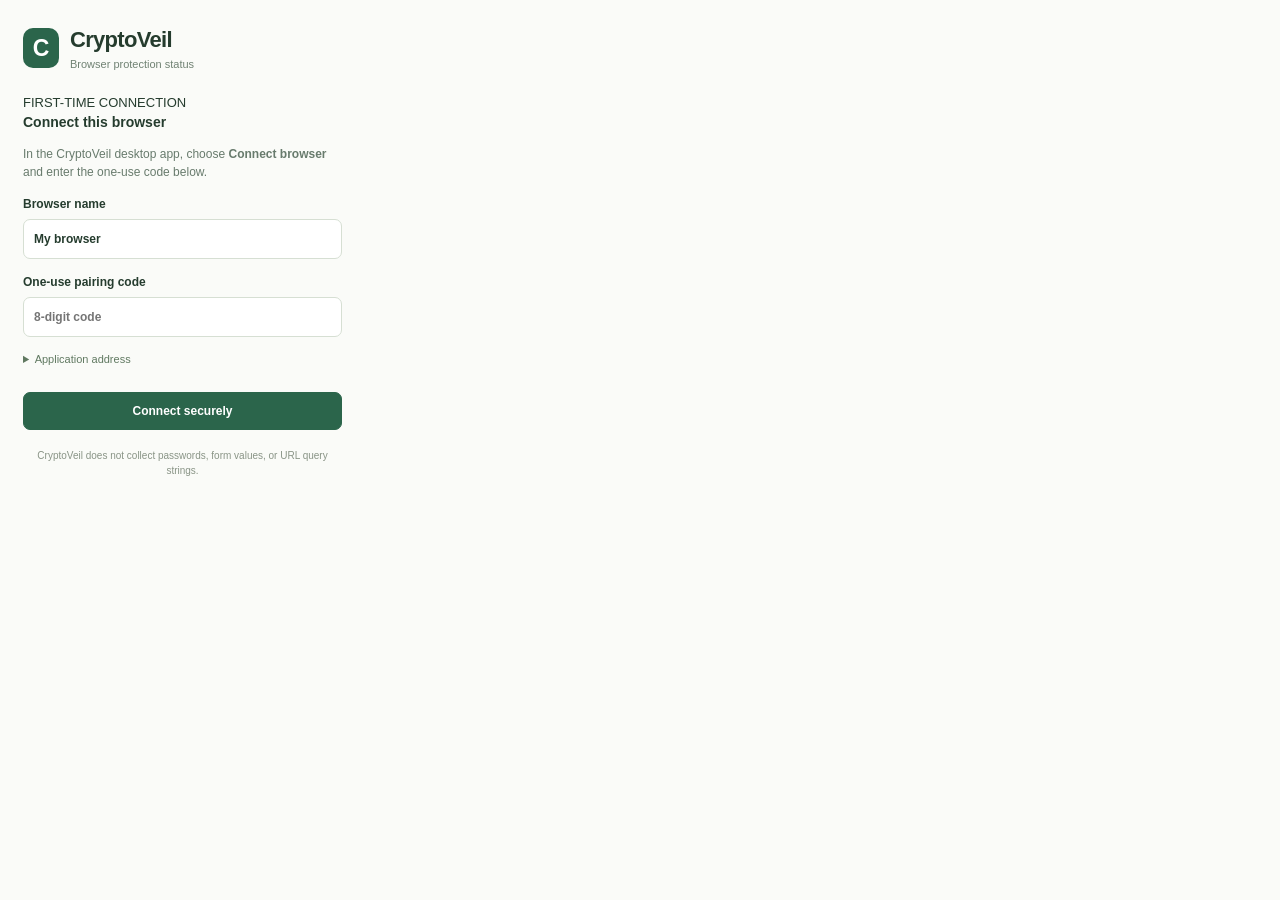
==== commit ef24f6c6: "feat: simplify browser security popup" ====
--- a/extension/popup.html
+++ b/extension/popup.html
@@ -8,86 +8,122 @@
     <script src="popup.js" defer></script>
   </head>
   <body>
-    <header>
+    <header class="brand">
       <div class="mark" aria-hidden="true">C</div>
       <div>
         <h1>CryptoVeil</h1>
-        <p>Browser evidence, clearly.</p>
+        <p>Browser protection status</p>
       </div>
     </header>
-    <div id="connection" class="status" role="status">Checking connection…</div>
+
     <form id="pair-form">
-      <h2>Pair with your application</h2>
-      <p>
-        In the app, choose <b>Connect browser</b> and generate a pairing code.
-      </p>
-      <label
-        >Browser name<input
-          id="browser-name"
-          value="My browser"
-          maxlength="60"
-          required
-          autocomplete="off" /></label
-      ><label
-        >One-use pairing code<input
-          id="pair-code"
-          placeholder="8-digit code"
-          inputmode="numeric"
-          pattern="[0-9]{8}"
-          maxlength="8"
-          required
-          autocomplete="off"
-      /></label>
-      <details>
-        <summary>Application address</summary>
-        <label
-          >Local app URL<input
-            id="app-url"
-            type="url"
-            value="http://127.0.0.1:8765"
+      <div class="setup-card">
+        <span class="eyebrow">FIRST-TIME CONNECTION</span>
+        <h2>Connect this browser</h2>
+        <p>
+          In the CryptoVeil desktop app, choose <b>Connect browser</b> and
+          enter the one-use code below.
+        </p>
+        <label>
+          Browser name
+          <input
+            id="browser-name"
+            value="My browser"
+            maxlength="60"
             required
-        /></label>
-      </details>
-      <button type="submit" id="pair-button">Pair with application</button>
+            autocomplete="off"
+          />
+        </label>
+        <label>
+          One-use pairing code
+          <input
+            id="pair-code"
+            placeholder="8-digit code"
+            inputmode="numeric"
+            pattern="[0-9]{8}"
+            maxlength="8"
+            required
+            autocomplete="off"
+          />
+        </label>
+        <details>
+          <summary>Application address</summary>
+          <label>
+            Local app URL
+            <input
+              id="app-url"
+              type="url"
+              value="http://127.0.0.1:8765"
+              required
+            />
+          </label>
+        </details>
+        <button type="submit" id="pair-button">Connect securely</button>
+      </div>
     </form>
-    <section id="paired-panel" hidden>
-      <h2 id="browser-label">Your browser</h2>
-      <div class="stats">
-        <div>
-          <strong id="queued">0</strong><span>Waiting to be saved</span>
+
+    <main id="security-panel" hidden>
+      <section class="site-card" aria-labelledby="site-heading">
+        <div class="section-heading">
+          <div>
+            <span class="eyebrow">CURRENT WEBSITE</span>
+            <h2 id="site-heading">Website trust</h2>
+          </div>
+          <span id="site-verdict" class="verdict neutral">Checking</span>
         </div>
-        <div>
-          <strong id="saved">—</strong><span>Latest evidence record</span>
+        <strong id="site-name" class="hostname">—</strong>
+        <div class="score-row">
+          <div id="score-ring" class="score-ring neutral" aria-label="Website trust score">
+            <strong id="site-score-number">—</strong>
+            <span>/100</span>
+          </div>
+          <p id="site-score-text">
+            Open an HTTP or HTTPS page to calculate the local trust score.
+          </p>
         </div>
-      </div>
-      <p id="delivery-note" class="note"></p>
-      <button id="retry-button" class="secondary">Retry delivery</button>
-    </section>
-    <section class="site">
-      <h2>Current website</h2>
-      <strong id="site-name">—</strong>
-      <p id="site-score">
-        Open an HTTP or HTTPS page to see a local risk estimate.
-      </p>
-      <ul id="site-reasons"></ul>
-      <p class="note">
-        A heuristic score is not a safety guarantee. Known AI service
-        connections are observations, not proof of a data leak.
-      </p>
-    </section>
-    <label class="toggle"
-      ><input id="mask-toggle" type="checkbox" /><span
-        >Visually hide sensitive fields<small
-          >Hides text on screen. Does not stop page scripts reading it.</small
-        ></span
-      ></label
-    >
+      </section>
+
+      <section class="status-card" aria-label="CryptoVeil browser status">
+        <div class="status-row">
+          <div>
+            <span class="status-label">CryptoVeil Extension</span>
+            <small>Connection to the desktop application</small>
+          </div>
+          <span id="extension-status" class="status-value neutral">Checking</span>
+        </div>
+
+        <div class="status-row">
+          <div>
+            <span class="status-label">Desktop Authentication</span>
+            <small>Paired local application identity</small>
+          </div>
+          <span id="auth-status" class="status-value neutral">Checking</span>
+        </div>
+
+        <div class="status-row">
+          <div>
+            <span class="status-label">Sensitive Fields</span>
+            <small>Detected on the current page</small>
+          </div>
+          <span id="sensitive-status" class="status-value neutral">—</span>
+        </div>
+
+        <div class="status-row">
+          <div>
+            <span class="status-label">Shadow AI Monitoring</span>
+            <small>Browser-side AI service observation</small>
+          </div>
+          <span id="shadow-status" class="status-value neutral">Checking</span>
+        </div>
+      </section>
+
+      <p id="connection-note" class="connection-note" role="status"></p>
+      <button id="open-app" class="secondary full">Open CryptoVeil application ↗</button>
+    </main>
+
     <p id="message" role="alert"></p>
-    <button id="open-app" class="secondary full">
-      Open CryptoVeil application ↗
-    </button>
     <footer>
-      No form values, passwords or URL query strings are collected.
+      CryptoVeil does not collect passwords, form values, or URL query strings.
     </footer>
   </body>
 </html>
